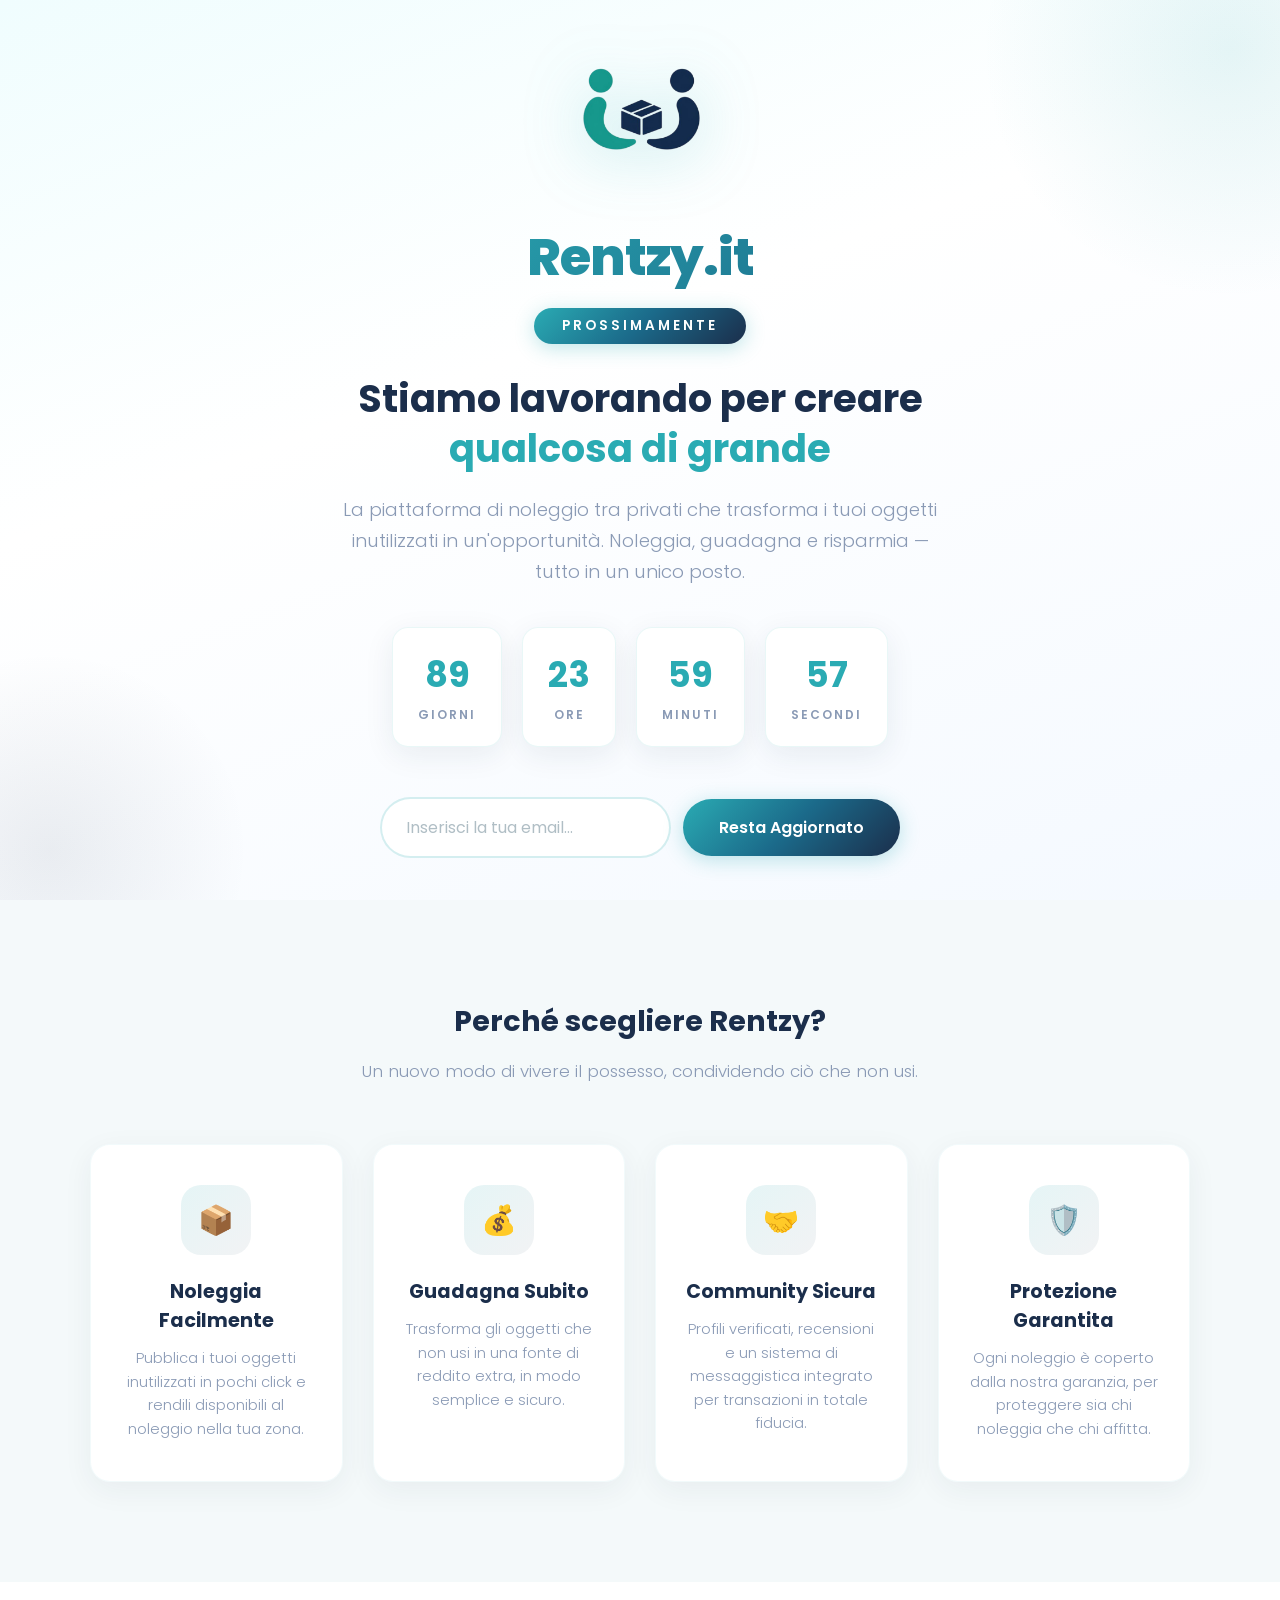
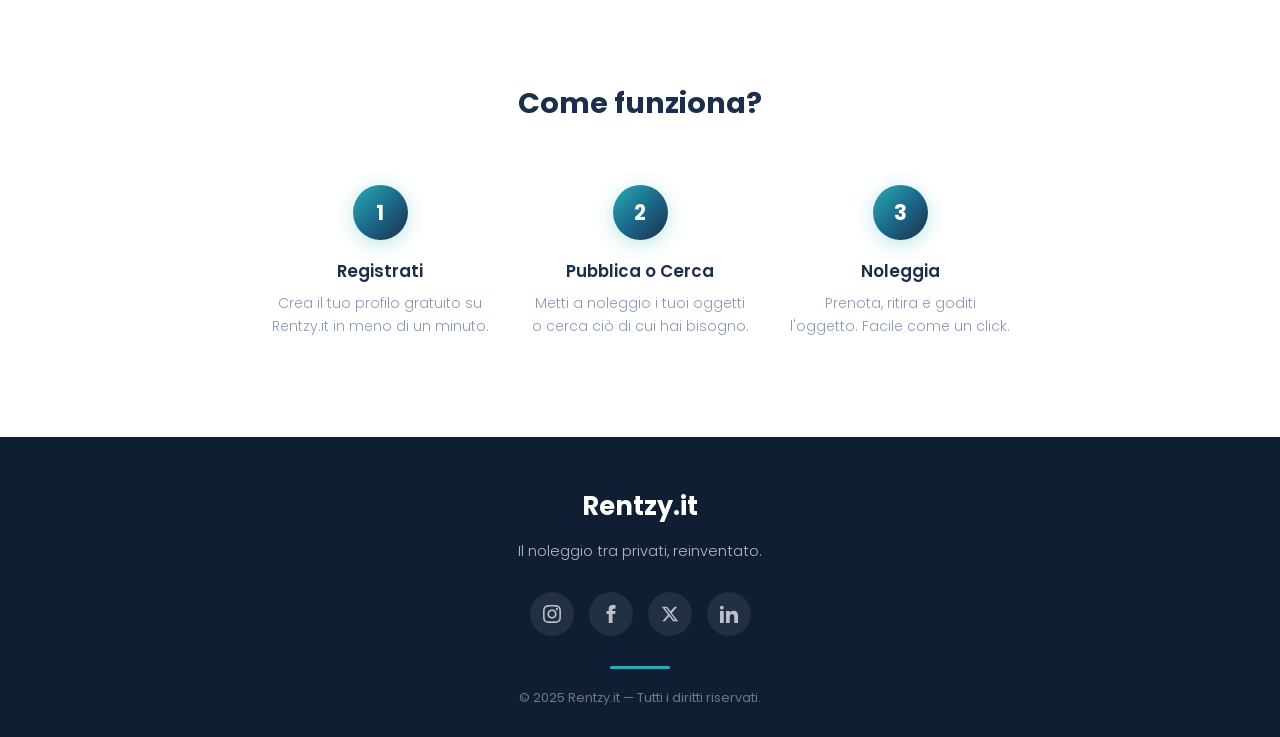
==== index.html @ 1e3d0153 "Rename rentzy_coming_soon.html to index.html" ====
<!DOCTYPE html>
<html lang="it">
<head>
    <meta charset="UTF-8">
    <meta name="viewport" content="width=device-width, initial-scale=1.0">
    <title>Rentzy.it — Presto Online</title>
    <link rel="preconnect" href="https://fonts.googleapis.com">
    <link href="https://fonts.googleapis.com/css2?family=Poppins:wght@300;400;600;700;800&display=swap" rel="stylesheet">
    <style>
        /* ===== RESET & BASE ===== */
        *, *::before, *::after {
            margin: 0;
            padding: 0;
            box-sizing: border-box;
        }

        :root {
            --teal: #2AABB3;
            --teal-light: #3ECFD8;
            --navy: #1B2E4B;
            --navy-dark: #0F1E33;
            --white: #FFFFFF;
            --light-bg: #F4F9FA;
            --gray: #8A9AB5;
            --gradient: linear-gradient(135deg, var(--teal) 0%, #1B6A8A 50%, var(--navy) 100%);
        }

        html {
            scroll-behavior: smooth;
        }

        body {
            font-family: 'Poppins', sans-serif;
            background: var(--white);
            color: var(--navy);
            overflow-x: hidden;
        }

        /* ===== ANIMATIONS ===== */
        @keyframes float {
            0%, 100% { transform: translateY(0); }
            50% { transform: translateY(-18px); }
        }

        @keyframes fadeInUp {
            from { opacity: 0; transform: translateY(40px); }
            to { opacity: 1; transform: translateY(0); }
        }

        @keyframes fadeIn {
            from { opacity: 0; }
            to { opacity: 1; }
        }

        @keyframes pulse {
            0%, 100% { transform: scale(1); opacity: 0.6; }
            50% { transform: scale(1.05); opacity: 1; }
        }

        @keyframes slideInLeft {
            from { opacity: 0; transform: translateX(-60px); }
            to { opacity: 1; transform: translateX(0); }
        }

        @keyframes slideInRight {
            from { opacity: 0; transform: translateX(60px); }
            to { opacity: 1; transform: translateX(0); }
        }

        @keyframes gradientShift {
            0% { background-position: 0% 50%; }
            50% { background-position: 100% 50%; }
            100% { background-position: 0% 50%; }
        }

        .fade-in-up {
            animation: fadeInUp 0.8s ease forwards;
        }

        .delay-1 { animation-delay: 0.2s; opacity: 0; }
        .delay-2 { animation-delay: 0.4s; opacity: 0; }
        .delay-3 { animation-delay: 0.6s; opacity: 0; }
        .delay-4 { animation-delay: 0.8s; opacity: 0; }
        .delay-5 { animation-delay: 1.0s; opacity: 0; }

        /* ===== HERO SECTION ===== */
        .hero {
            min-height: 100vh;
            display: flex;
            flex-direction: column;
            align-items: center;
            justify-content: center;
            text-align: center;
            padding: 40px 20px;
            position: relative;
            background: linear-gradient(160deg, #f0fdfe 0%, #ffffff 40%, #f4f9ff 100%);
            overflow: hidden;
        }

        .hero::before {
            content: '';
            position: absolute;
            top: -200px;
            right: -200px;
            width: 500px;
            height: 500px;
            background: radial-gradient(circle, rgba(42,171,179,0.12) 0%, transparent 70%);
            border-radius: 50%;
            animation: pulse 6s ease-in-out infinite;
        }

        .hero::after {
            content: '';
            position: absolute;
            bottom: -150px;
            left: -150px;
            width: 400px;
            height: 400px;
            background: radial-gradient(circle, rgba(27,46,75,0.08) 0%, transparent 70%);
            border-radius: 50%;
            animation: pulse 8s ease-in-out infinite 2s;
        }

        .hero-content {
            position: relative;
            z-index: 2;
            max-width: 800px;
        }

        .logo-container {
            margin-bottom: 30px;
            animation: float 4s ease-in-out infinite;
        }

        .logo-container img {
            width: 140px;
            height: auto;
            filter: drop-shadow(0 10px 30px rgba(42,171,179,0.3));
        }

        .brand-name {
            font-size: 3.2rem;
            font-weight: 800;
            background: var(--gradient);
            background-size: 200% 200%;
            -webkit-background-clip: text;
            -webkit-text-fill-color: transparent;
            background-clip: text;
            animation: gradientShift 4s ease infinite, fadeInUp 0.8s ease forwards;
            margin-bottom: 12px;
            letter-spacing: -1px;
        }

        .coming-soon-badge {
            display: inline-block;
            background: var(--gradient);
            color: var(--white);
            padding: 8px 28px;
            border-radius: 50px;
            font-size: 0.85rem;
            font-weight: 600;
            letter-spacing: 3px;
            text-transform: uppercase;
            margin-bottom: 30px;
            box-shadow: 0 4px 20px rgba(42,171,179,0.3);
        }

        .hero-headline {
            font-size: 2.4rem;
            font-weight: 700;
            color: var(--navy);
            line-height: 1.3;
            margin-bottom: 20px;
        }

        .hero-headline span {
            color: var(--teal);
        }

        .hero-subtitle {
            font-size: 1.15rem;
            color: var(--gray);
            line-height: 1.7;
            max-width: 600px;
            margin: 0 auto 40px;
            font-weight: 300;
        }

        /* ===== COUNTDOWN ===== */
        .countdown {
            display: flex;
            gap: 20px;
            justify-content: center;
            margin-bottom: 50px;
            flex-wrap: wrap;
        }

        .countdown-item {
            background: var(--white);
            border-radius: 16px;
            padding: 20px 25px;
            min-width: 90px;
            box-shadow: 0 8px 30px rgba(27,46,75,0.08);
            border: 1px solid rgba(42,171,179,0.1);
            transition: transform 0.3s ease;
        }

        .countdown-item:hover {
            transform: translateY(-5px);
        }

        .countdown-number {
            font-size: 2.2rem;
            font-weight: 700;
            color: var(--teal);
            display: block;
        }

        .countdown-label {
            font-size: 0.75rem;
            color: var(--gray);
            text-transform: uppercase;
            letter-spacing: 2px;
            font-weight: 600;
        }

        /* ===== EMAIL FORM ===== */
        .newsletter {
            display: flex;
            gap: 12px;
            justify-content: center;
            align-items: center;
            flex-wrap: wrap;
            max-width: 520px;
            margin: 0 auto;
        }

        .newsletter input[type="email"] {
            flex: 1;
            min-width: 250px;
            padding: 16px 24px;
            border: 2px solid rgba(42,171,179,0.2);
            border-radius: 50px;
            font-size: 1rem;
            font-family: 'Poppins', sans-serif;
            outline: none;
            transition: border-color 0.3s ease, box-shadow 0.3s ease;
            color: var(--navy);
        }

        .newsletter input[type="email"]::placeholder {
            color: #b0bec5;
        }

        .newsletter input[type="email"]:focus {
            border-color: var(--teal);
            box-shadow: 0 0 0 4px rgba(42,171,179,0.1);
        }

        .newsletter button {
            padding: 16px 36px;
            background: var(--gradient);
            color: var(--white);
            border: none;
            border-radius: 50px;
            font-size: 1rem;
            font-weight: 600;
            font-family: 'Poppins', sans-serif;
            cursor: pointer;
            transition: transform 0.3s ease, box-shadow 0.3s ease;
            white-space: nowrap;
            box-shadow: 0 4px 20px rgba(42,171,179,0.3);
        }

        .newsletter button:hover {
            transform: translateY(-2px);
            box-shadow: 0 8px 30px rgba(42,171,179,0.4);
        }

        /* ===== FEATURES SECTION ===== */
        .features {
            background: var(--light-bg);
            padding: 100px 20px;
        }

        .features-title {
            text-align: center;
            font-size: 1.8rem;
            font-weight: 700;
            color: var(--navy);
            margin-bottom: 15px;
        }

        .features-subtitle {
            text-align: center;
            color: var(--gray);
            font-size: 1.05rem;
            margin-bottom: 60px;
            font-weight: 300;
        }

        .features-grid {
            display: grid;
            grid-template-columns: repeat(auto-fit, minmax(240px, 1fr));
            gap: 30px;
            max-width: 1100px;
            margin: 0 auto;
        }

        .feature-card {
            background: var(--white);
            border-radius: 20px;
            padding: 40px 30px;
            text-align: center;
            box-shadow: 0 8px 30px rgba(27,46,75,0.06);
            transition: transform 0.3s ease, box-shadow 0.3s ease;
            border: 1px solid rgba(42,171,179,0.06);
        }

        .feature-card:hover {
            transform: translateY(-8px);
            box-shadow: 0 16px 50px rgba(27,46,75,0.12);
        }

        .feature-icon {
            width: 70px;
            height: 70px;
            background: linear-gradient(135deg, rgba(42,171,179,0.12), rgba(27,46,75,0.06));
            border-radius: 20px;
            display: flex;
            align-items: center;
            justify-content: center;
            margin: 0 auto 22px;
            font-size: 1.8rem;
        }

        .feature-card h3 {
            font-size: 1.2rem;
            font-weight: 700;
            color: var(--navy);
            margin-bottom: 12px;
        }

        .feature-card p {
            font-size: 0.92rem;
            color: var(--gray);
            line-height: 1.6;
            font-weight: 300;
        }

        /* ===== HOW IT WORKS ===== */
        .how-it-works {
            padding: 100px 20px;
            background: var(--white);
        }

        .how-title {
            text-align: center;
            font-size: 1.8rem;
            font-weight: 700;
            color: var(--navy);
            margin-bottom: 60px;
        }

        .steps {
            display: flex;
            justify-content: center;
            gap: 40px;
            flex-wrap: wrap;
            max-width: 900px;
            margin: 0 auto;
        }

        .step {
            text-align: center;
            max-width: 220px;
            position: relative;
        }

        .step-number {
            width: 55px;
            height: 55px;
            background: var(--gradient);
            border-radius: 50%;
            display: flex;
            align-items: center;
            justify-content: center;
            color: var(--white);
            font-size: 1.3rem;
            font-weight: 700;
            margin: 0 auto 18px;
            box-shadow: 0 4px 20px rgba(42,171,179,0.3);
        }

        .step h4 {
            font-size: 1.05rem;
            font-weight: 600;
            color: var(--navy);
            margin-bottom: 8px;
        }

        .step p {
            font-size: 0.88rem;
            color: var(--gray);
            line-height: 1.6;
            font-weight: 300;
        }

        /* ===== FOOTER ===== */
        footer {
            background: var(--navy-dark);
            color: rgba(255,255,255,0.7);
            padding: 50px 20px 30px;
            text-align: center;
        }

        .footer-brand {
            font-size: 1.6rem;
            font-weight: 700;
            color: var(--white);
            margin-bottom: 15px;
        }

        .footer-tagline {
            font-size: 0.9rem;
            margin-bottom: 30px;
            font-weight: 300;
        }

        .social-links {
            display: flex;
            gap: 15px;
            justify-content: center;
            margin-bottom: 30px;
        }

        .social-links a {
            width: 44px;
            height: 44px;
            background: rgba(255,255,255,0.08);
            border-radius: 50%;
            display: flex;
            align-items: center;
            justify-content: center;
            color: rgba(255,255,255,0.7);
            text-decoration: none;
            font-size: 1.1rem;
            transition: background 0.3s ease, color 0.3s ease, transform 0.3s ease;
        }

        .social-links a:hover {
            background: var(--teal);
            color: var(--white);
            transform: translateY(-3px);
        }

        .footer-divider {
            width: 60px;
            height: 3px;
            background: var(--teal);
            border-radius: 2px;
            margin: 0 auto 20px;
        }

        .copyright {
            font-size: 0.8rem;
            color: rgba(255,255,255,0.4);
        }

        /* ===== RESPONSIVE ===== */
        @media (max-width: 768px) {
            .brand-name {
                font-size: 2.4rem;
            }

            .hero-headline {
                font-size: 1.7rem;
            }

            .hero-subtitle {
                font-size: 1rem;
            }

            .logo-container img {
                width: 110px;
            }

            .countdown-item {
                min-width: 70px;
                padding: 15px 18px;
            }

            .countdown-number {
                font-size: 1.7rem;
            }

            .features-title, .how-title {
                font-size: 1.5rem;
            }
        }

        @media (max-width: 480px) {
            .brand-name {
                font-size: 2rem;
            }

            .hero-headline {
                font-size: 1.4rem;
            }

            .newsletter input[type="email"] {
                min-width: 100%;
            }

            .newsletter button {
                width: 100%;
            }

            .countdown {
                gap: 12px;
            }
        }
    </style>
</head>
<body>

    <!-- ===== HERO ===== -->
    <section class="hero">
        <div class="hero-content">
            <div class="logo-container fade-in-up">
                <img src="[data-uri]" alt="Rentzy.it Logo">
            </div>

            <h1 class="brand-name">Rentzy.it</h1>

            <div class="coming-soon-badge fade-in-up delay-1">Prossimamente</div>

            <h2 class="hero-headline fade-in-up delay-2">
                Stiamo lavorando per creare<br><span>qualcosa di grande</span>
            </h2>

            <p class="hero-subtitle fade-in-up delay-3">
                La piattaforma di noleggio tra privati che trasforma i tuoi oggetti inutilizzati in un'opportunità.
                Noleggia, guadagna e risparmia — tutto in un unico posto.
            </p>

            <!-- Countdown -->
            <div class="countdown fade-in-up delay-4" id="countdown">
                <div class="countdown-item">
                    <span class="countdown-number" id="days">00</span>
                    <span class="countdown-label">Giorni</span>
                </div>
                <div class="countdown-item">
                    <span class="countdown-number" id="hours">00</span>
                    <span class="countdown-label">Ore</span>
                </div>
                <div class="countdown-item">
                    <span class="countdown-number" id="minutes">00</span>
                    <span class="countdown-label">Minuti</span>
                </div>
                <div class="countdown-item">
                    <span class="countdown-number" id="seconds">00</span>
                    <span class="countdown-label">Secondi</span>
                </div>
            </div>

            <!-- Newsletter -->            
            <form class="newsletter fade-in-up delay-5" 
                action="https://formspree.io/f/mdavkvzo" 
                method="POST">
                <input type="email" name="email" placeholder="Inserisci la tua email..." required>
                <button type="submit">Resta Aggiornato</button>
            </form>

        </div>
    </section>

    <!-- ===== FEATURES ===== -->
    <section class="features">
        <h2 class="features-title">Perché scegliere Rentzy?</h2>
        <p class="features-subtitle">Un nuovo modo di vivere il possesso, condividendo ciò che non usi.</p>

        <div class="features-grid">
            <div class="feature-card">
                <div class="feature-icon">📦</div>
                <h3>Noleggia Facilmente</h3>
                <p>Pubblica i tuoi oggetti inutilizzati in pochi click e rendili disponibili al noleggio nella tua zona.</p>
            </div>
            <div class="feature-card">
                <div class="feature-icon">💰</div>
                <h3>Guadagna Subito</h3>
                <p>Trasforma gli oggetti che non usi in una fonte di reddito extra, in modo semplice e sicuro.</p>
            </div>
            <div class="feature-card">
                <div class="feature-icon">🤝</div>
                <h3>Community Sicura</h3>
                <p>Profili verificati, recensioni e un sistema di messaggistica integrato per transazioni in totale fiducia.</p>
            </div>
            <div class="feature-card">
                <div class="feature-icon">🛡️</div>
                <h3>Protezione Garantita</h3>
                <p>Ogni noleggio è coperto dalla nostra garanzia, per proteggere sia chi noleggia che chi affitta.</p>
            </div>
        </div>
    </section>

    <!-- ===== HOW IT WORKS ===== -->
    <section class="how-it-works">
        <h2 class="how-title">Come funziona?</h2>
        <div class="steps">
            <div class="step">
                <div class="step-number">1</div>
                <h4>Registrati</h4>
                <p>Crea il tuo profilo gratuito su Rentzy.it in meno di un minuto.</p>
            </div>
            <div class="step">
                <div class="step-number">2</div>
                <h4>Pubblica o Cerca</h4>
                <p>Metti a noleggio i tuoi oggetti o cerca ciò di cui hai bisogno.</p>
            </div>
            <div class="step">
                <div class="step-number">3</div>
                <h4>Noleggia</h4>
                <p>Prenota, ritira e goditi l'oggetto. Facile come un click.</p>
            </div>
        </div>
    </section>

    <!-- ===== FOOTER ===== -->
    <footer>
        <div class="footer-brand">Rentzy.it</div>
        <p class="footer-tagline">Il noleggio tra privati, reinventato.</p>

        <div class="social-links">
            <a href="#" title="Instagram">
                <svg width="18" height="18" viewBox="0 0 24 24" fill="currentColor"><path d="M12 2.163c3.204 0 3.584.012 4.85.07 3.252.148 4.771 1.691 4.919 4.919.058 1.265.069 1.645.069 4.849 0 3.205-.012 3.584-.069 4.849-.149 3.225-1.664 4.771-4.919 4.919-1.266.058-1.644.07-4.85.07-3.204 0-3.584-.012-4.849-.07-3.26-.149-4.771-1.699-4.919-4.92-.058-1.265-.07-1.644-.07-4.849 0-3.204.013-3.583.07-4.849.149-3.227 1.664-4.771 4.919-4.919 1.266-.057 1.645-.069 4.849-.069zm0-2.163c-3.259 0-3.667.014-4.947.072-4.358.2-6.78 2.618-6.98 6.98-.059 1.281-.073 1.689-.073 4.948 0 3.259.014 3.668.072 4.948.2 4.358 2.618 6.78 6.98 6.98 1.281.058 1.689.072 4.948.072 3.259 0 3.668-.014 4.948-.072 4.354-.2 6.782-2.618 6.979-6.98.059-1.28.073-1.689.073-4.948 0-3.259-.014-3.667-.072-4.947-.196-4.354-2.617-6.78-6.979-6.98-1.281-.059-1.69-.073-4.949-.073zm0 5.838c-3.403 0-6.162 2.759-6.162 6.162s2.759 6.163 6.162 6.163 6.162-2.759 6.162-6.163c0-3.403-2.759-6.162-6.162-6.162zm0 10.162c-2.209 0-4-1.79-4-4 0-2.209 1.791-4 4-4s4 1.791 4 4c0 2.21-1.791 4-4 4zm6.406-11.845c-.796 0-1.441.645-1.441 1.44s.645 1.44 1.441 1.44c.795 0 1.439-.645 1.439-1.44s-.644-1.44-1.439-1.44z"/></svg>
            </a>
            <a href="#" title="Facebook">
                <svg width="18" height="18" viewBox="0 0 24 24" fill="currentColor"><path d="M9 8h-3v4h3v12h5v-12h3.642l.358-4h-4v-1.667c0-.955.192-1.333 1.115-1.333h2.885v-5h-3.808c-3.596 0-5.192 1.583-5.192 4.615v3.385z"/></svg>
            </a>
            <a href="#" title="Twitter / X">
                <svg width="18" height="18" viewBox="0 0 24 24" fill="currentColor"><path d="M18.244 2.25h3.308l-7.227 8.26 8.502 11.24H16.17l-5.214-6.817L4.99 21.75H1.68l7.73-8.835L1.254 2.25H8.08l4.713 6.231zm-1.161 17.52h1.833L7.084 4.126H5.117z"/></svg>
            </a>
            <a href="#" title="LinkedIn">
                <svg width="18" height="18" viewBox="0 0 24 24" fill="currentColor"><path d="M4.98 3.5c0 1.381-1.11 2.5-2.48 2.5s-2.48-1.119-2.48-2.5c0-1.38 1.11-2.5 2.48-2.5s2.48 1.12 2.48 2.5zm.02 4.5h-5v16h5v-16zm7.982 0h-4.968v16h4.969v-8.399c0-4.67 6.029-5.052 6.029 0v8.399h4.988v-10.131c0-7.88-8.922-7.593-11.018-3.714v-2.155z"/></svg>
            </a>
        </div>

        <div class="footer-divider"></div>
        <p class="copyright">&copy; 2025 Rentzy.it — Tutti i diritti riservati.</p>
    </footer>

    <!-- ===== COUNTDOWN SCRIPT ===== -->
    <script>
        // Set launch date to 90 days from now
        const launchDate = new Date();
        launchDate.setDate(launchDate.getDate() + 90);

        function updateCountdown() {
            const now = new Date().getTime();
            const distance = launchDate.getTime() - now;

            const days = Math.floor(distance / (1000 * 60 * 60 * 24));
            const hours = Math.floor((distance % (1000 * 60 * 60 * 24)) / (1000 * 60 * 60));
            const minutes = Math.floor((distance % (1000 * 60 * 60)) / (1000 * 60));
            const seconds = Math.floor((distance % (1000 * 60)) / 1000);

            document.getElementById('days').textContent = String(days).padStart(2, '0');
            document.getElementById('hours').textContent = String(hours).padStart(2, '0');
            document.getElementById('minutes').textContent = String(minutes).padStart(2, '0');
            document.getElementById('seconds').textContent = String(seconds).padStart(2, '0');
        }

        updateCountdown();
        setInterval(updateCountdown, 1000);

        // ===== Intersection Observer for scroll animations =====
        const observerOptions = {
            threshold: 0.15,
            rootMargin: '0px 0px -50px 0px'
        };

        const observer = new IntersectionObserver((entries) => {
            entries.forEach(entry => {
                if (entry.isIntersecting) {
                    entry.target.style.animation = 'fadeInUp 0.7s ease forwards';
                    observer.unobserve(entry.target);
                }
            });
        }, observerOptions);

        document.querySelectorAll('.feature-card, .step').forEach(el => {
            el.style.opacity = '0';
            observer.observe(el);
        });
    </script>
</body>
</html>
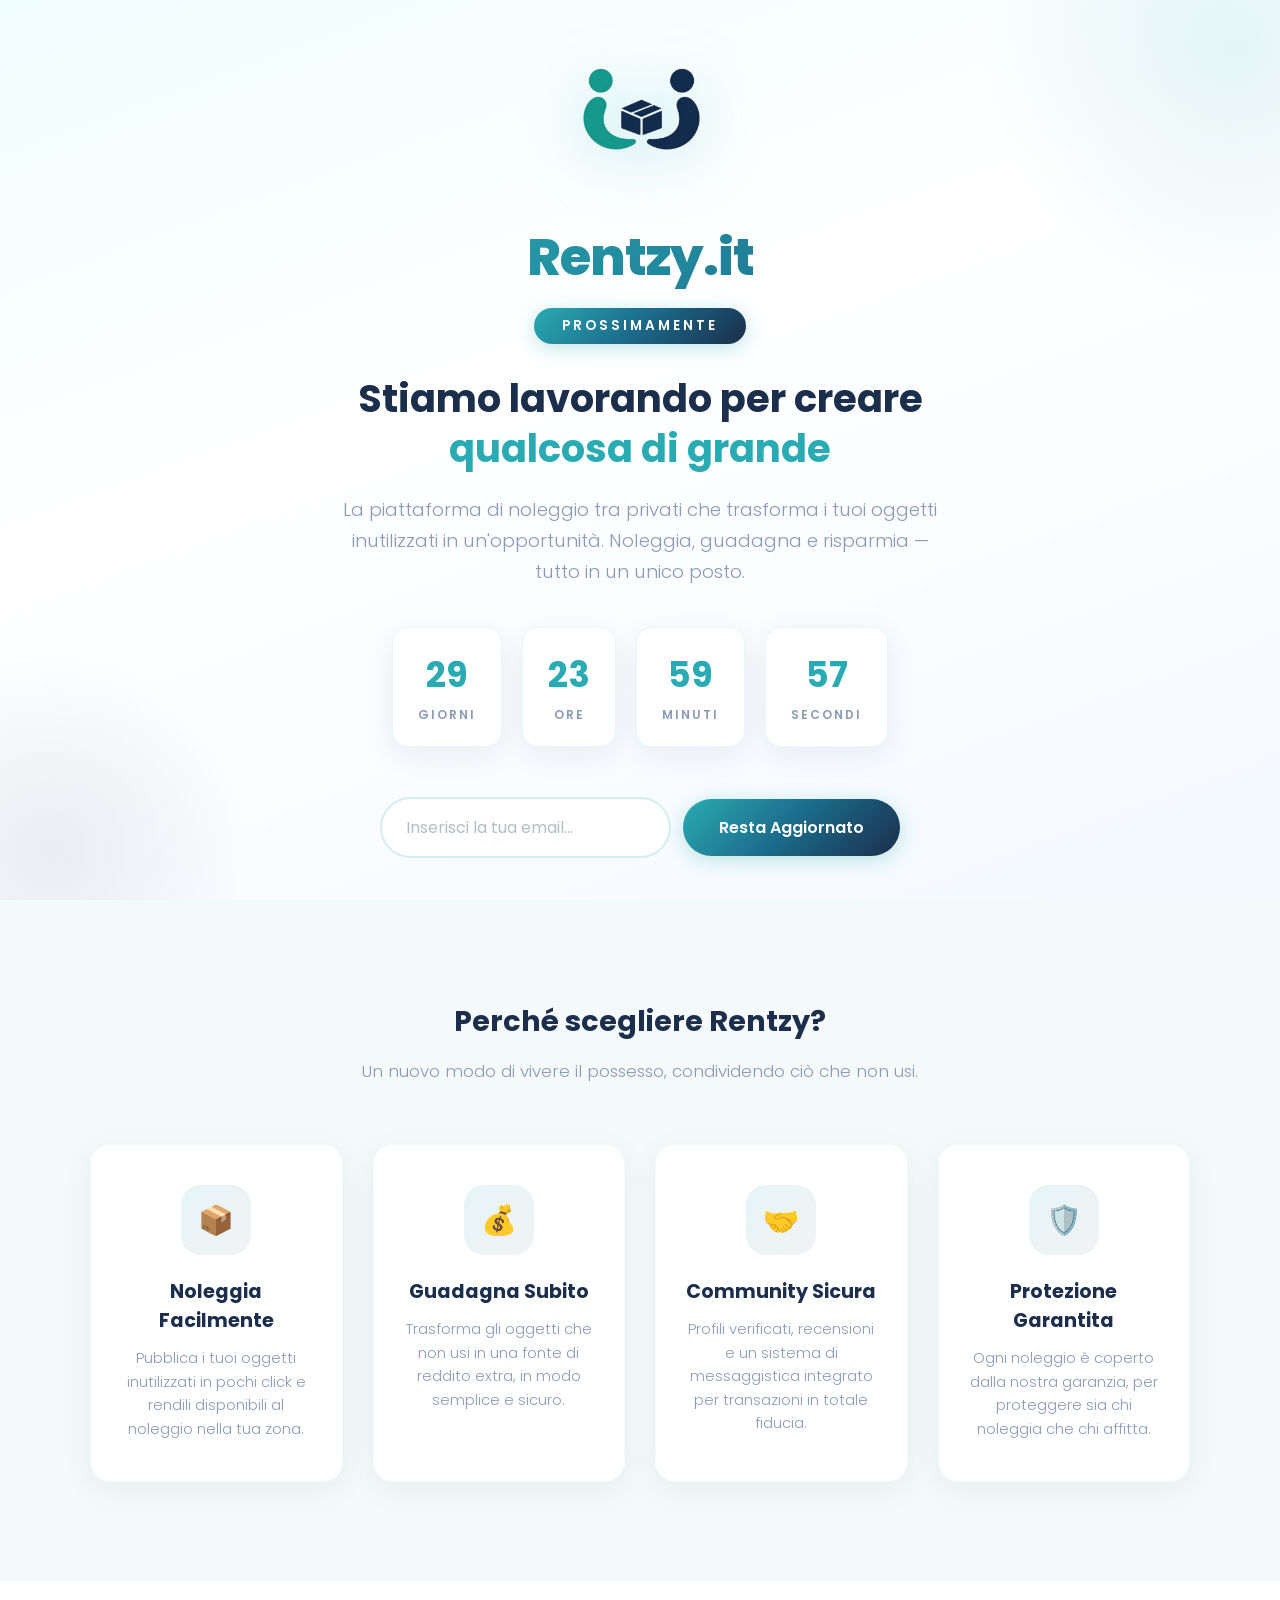
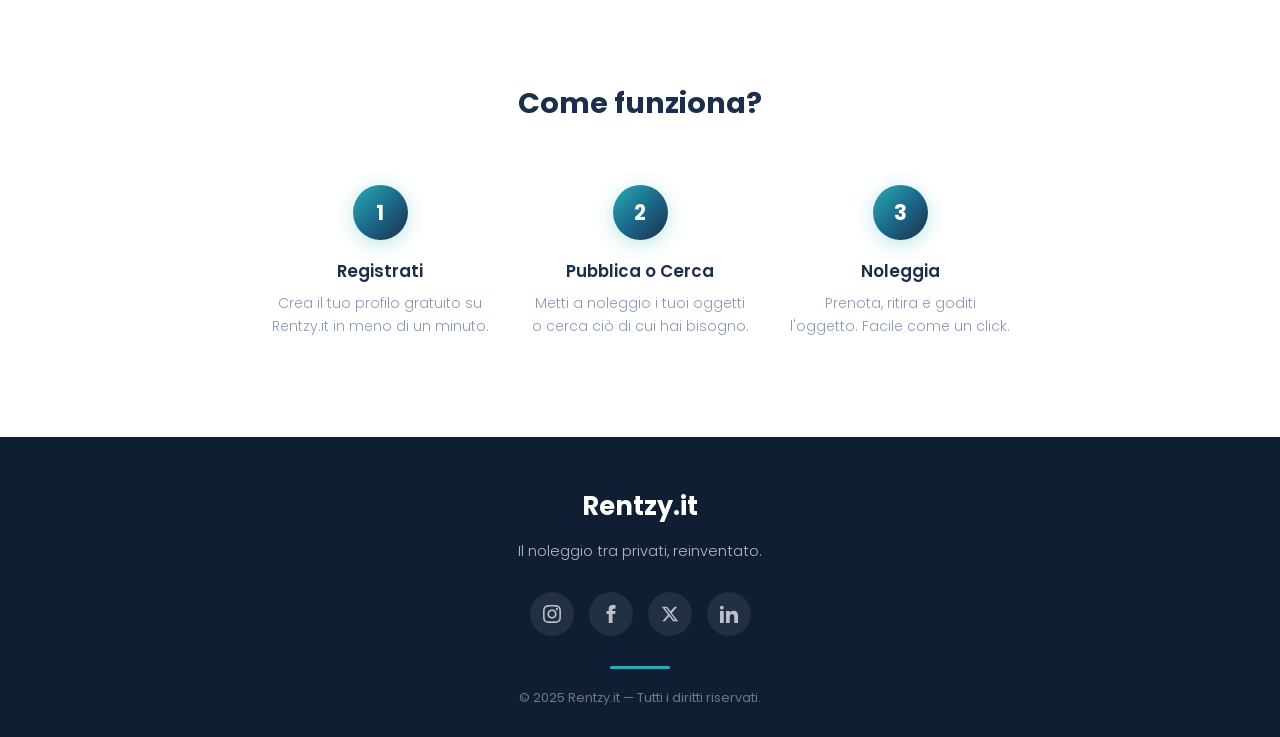
==== commit c54dcc9b: "Update index.html" ====
--- a/index.html
+++ b/index.html
@@ -652,9 +652,9 @@
 
     <!-- ===== COUNTDOWN SCRIPT ===== -->
     <script>
-        // Set launch date to 90 days from now
+        // Set launch date to 30 days from now
         const launchDate = new Date();
-        launchDate.setDate(launchDate.getDate() + 90);
+        launchDate.setDate(launchDate.getDate() + 30);
 
         function updateCountdown() {
             const now = new Date().getTime();
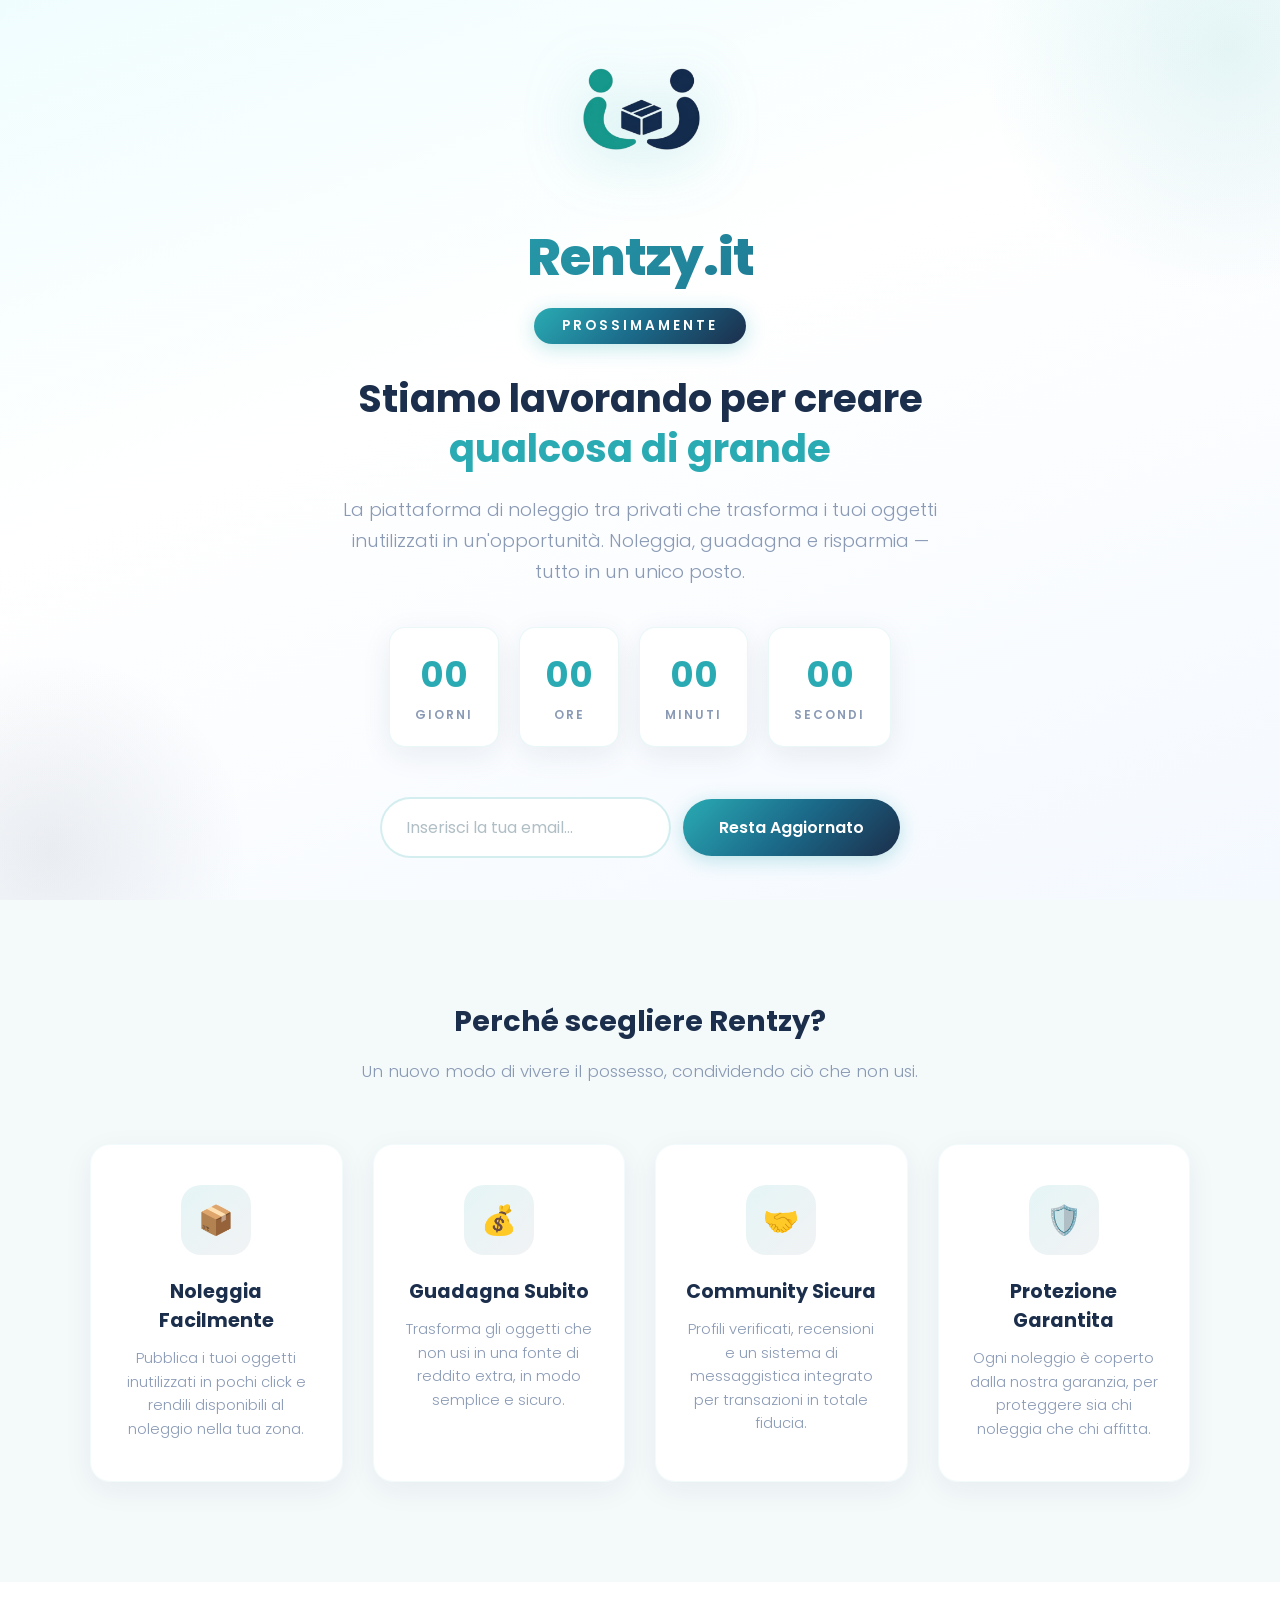
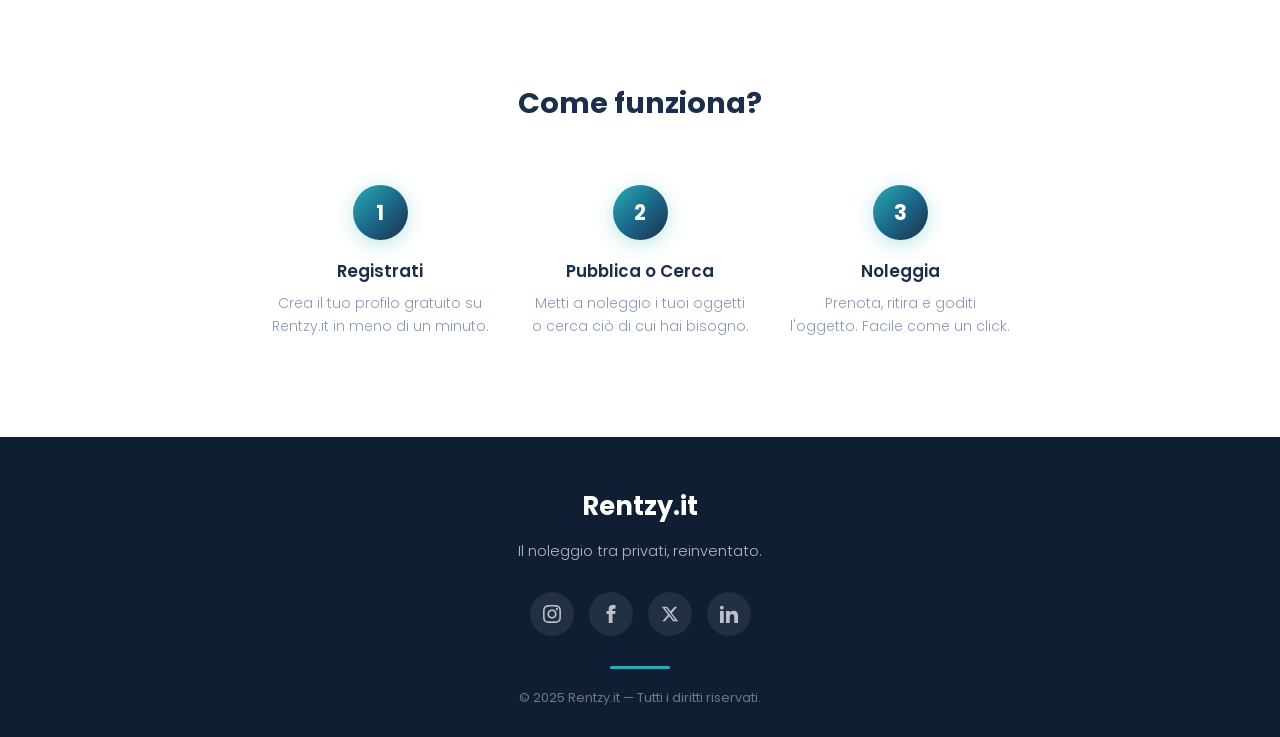
==== commit cbae07be: "Update index.html" ====
--- a/index.html
+++ b/index.html
@@ -651,48 +651,55 @@
     </footer>
 
     <!-- ===== COUNTDOWN SCRIPT ===== -->
-    <script>
-        // Set launch date to 30 days from now
-        const launchDate = new Date();
-        launchDate.setDate(launchDate.getDate() + 30);
-
-        function updateCountdown() {
-            const now = new Date().getTime();
-            const distance = launchDate.getTime() - now;
-
-            const days = Math.floor(distance / (1000 * 60 * 60 * 24));
-            const hours = Math.floor((distance % (1000 * 60 * 60 * 24)) / (1000 * 60 * 60));
-            const minutes = Math.floor((distance % (1000 * 60 * 60)) / (1000 * 60));
-            const seconds = Math.floor((distance % (1000 * 60)) / 1000);
-
-            document.getElementById('days').textContent = String(days).padStart(2, '0');
-            document.getElementById('hours').textContent = String(hours).padStart(2, '0');
-            document.getElementById('minutes').textContent = String(minutes).padStart(2, '0');
-            document.getElementById('seconds').textContent = String(seconds).padStart(2, '0');
-        }
-
-        updateCountdown();
-        setInterval(updateCountdown, 1000);
-
-        // ===== Intersection Observer for scroll animations =====
-        const observerOptions = {
-            threshold: 0.15,
-            rootMargin: '0px 0px -50px 0px'
-        };
-
-        const observer = new IntersectionObserver((entries) => {
-            entries.forEach(entry => {
-                if (entry.isIntersecting) {
-                    entry.target.style.animation = 'fadeInUp 0.7s ease forwards';
-                    observer.unobserve(entry.target);
-                }
-            });
-        }, observerOptions);
-
-        document.querySelectorAll('.feature-card, .step').forEach(el => {
-            el.style.opacity = '0';
-            observer.observe(el);
+    <!-- ===== COUNTDOWN SCRIPT ===== -->
+<script>
+    // Data di lancio fissa: 1 agosto 2026 alle 00:00 (ora italiana CEST)
+    const launchDate = new Date('2026-08-01T00:00:00+02:00');
+
+    function updateCountdown() {
+        const now = new Date().getTime();
+        const distance = launchDate.getTime() - now;
+
+        // Quando il countdown arriva a zero, ferma tutto su 00
+        if (distance < 0) {
+            document.getElementById('days').textContent = '00';
+            document.getElementById('hours').textContent = '00';
+            document.getElementById('minutes').textContent = '00';
+            document.getElementById('seconds').textContent = '00';
+            return;
+        }
+
+        const days = Math.floor(distance / (1000 * 60 * 60 * 24));
+        const hours = Math.floor((distance % (1000 * 60 * 60 * 24)) / (1000 * 60 * 60));
+        const minutes = Math.floor((distance % (1000 * 60 * 60)) / (1000 * 60));
+        const seconds = Math.floor((distance % (1000 * 60)) / 1000);
+
+        document.getElementById('days').textContent = String(days).padStart(2, '0');
+        document.getElementById('hours').textContent = String(hours).padStart(2, '0');
+        document.getElementById('minutes').textContent = String(minutes).padStart(2, '0');
+        document.getElementById('seconds').textContent = String(seconds).padStart(2, '0');
+    }
+
+    updateCountdown();
+    setInterval(updateCountdown, 1000);
+
+    // ===== Intersection Observer for scroll animations =====
+    const observerOptions = {
+        threshold: 0.15,
+        rootMargin: '0px 0px -50px 0px'
+    };
+    const observer = new IntersectionObserver((entries) => {
+        entries.forEach(entry => {
+            if (entry.isIntersecting) {
+                entry.target.style.animation = 'fadeInUp 0.7s ease forwards';
+                observer.unobserve(entry.target);
+            }
         });
-    </script>
+    }, observerOptions);
+    document.querySelectorAll('.feature-card, .step').forEach(el => {
+        el.style.opacity = '0';
+        observer.observe(el);
+    });
+</script>
 </body>
 </html>
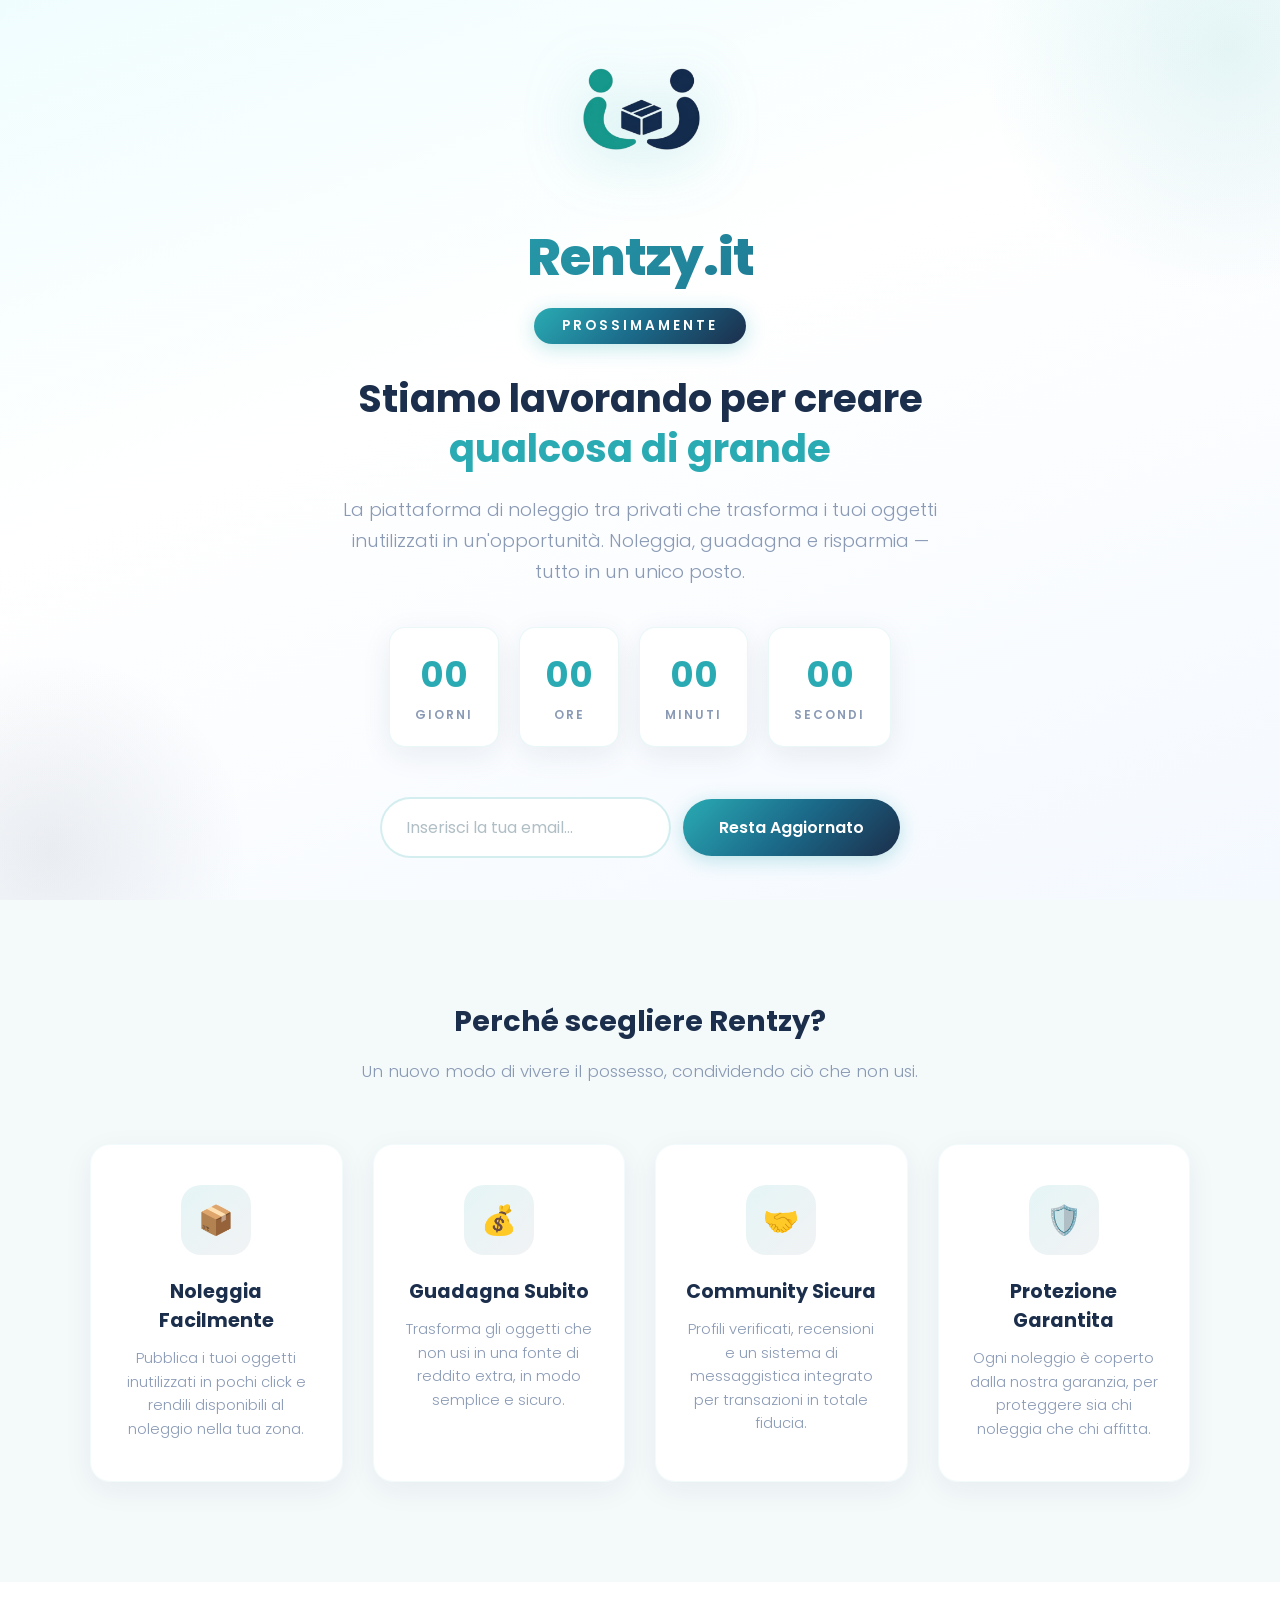
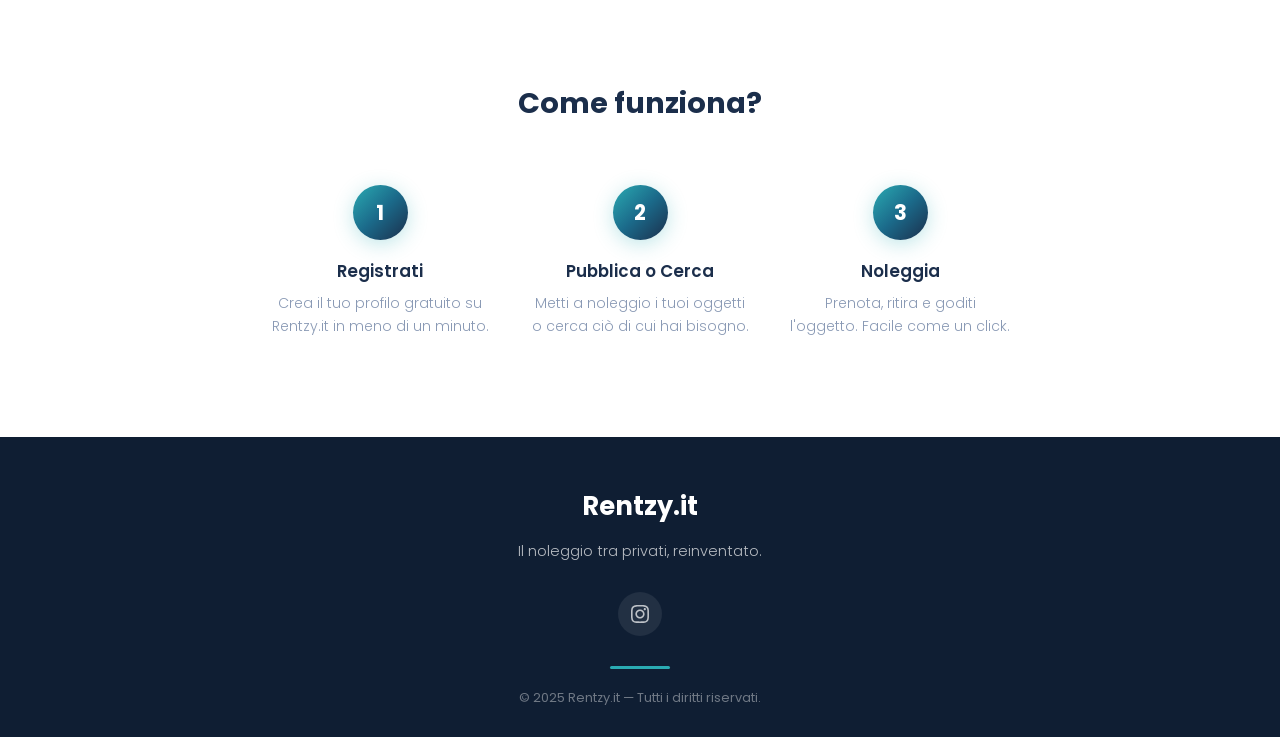
==== commit 2cba97dc: "Update index.html" ====
--- a/index.html
+++ b/index.html
@@ -635,15 +635,6 @@
             <a href="#" title="Instagram">
                 <svg width="18" height="18" viewBox="0 0 24 24" fill="currentColor"><path d="M12 2.163c3.204 0 3.584.012 4.85.07 3.252.148 4.771 1.691 4.919 4.919.058 1.265.069 1.645.069 4.849 0 3.205-.012 3.584-.069 4.849-.149 3.225-1.664 4.771-4.919 4.919-1.266.058-1.644.07-4.85.07-3.204 0-3.584-.012-4.849-.07-3.26-.149-4.771-1.699-4.919-4.92-.058-1.265-.07-1.644-.07-4.849 0-3.204.013-3.583.07-4.849.149-3.227 1.664-4.771 4.919-4.919 1.266-.057 1.645-.069 4.849-.069zm0-2.163c-3.259 0-3.667.014-4.947.072-4.358.2-6.78 2.618-6.98 6.98-.059 1.281-.073 1.689-.073 4.948 0 3.259.014 3.668.072 4.948.2 4.358 2.618 6.78 6.98 6.98 1.281.058 1.689.072 4.948.072 3.259 0 3.668-.014 4.948-.072 4.354-.2 6.782-2.618 6.979-6.98.059-1.28.073-1.689.073-4.948 0-3.259-.014-3.667-.072-4.947-.196-4.354-2.617-6.78-6.979-6.98-1.281-.059-1.69-.073-4.949-.073zm0 5.838c-3.403 0-6.162 2.759-6.162 6.162s2.759 6.163 6.162 6.163 6.162-2.759 6.162-6.163c0-3.403-2.759-6.162-6.162-6.162zm0 10.162c-2.209 0-4-1.79-4-4 0-2.209 1.791-4 4-4s4 1.791 4 4c0 2.21-1.791 4-4 4zm6.406-11.845c-.796 0-1.441.645-1.441 1.44s.645 1.44 1.441 1.44c.795 0 1.439-.645 1.439-1.44s-.644-1.44-1.439-1.44z"/></svg>
             </a>
-            <a href="#" title="Facebook">
-                <svg width="18" height="18" viewBox="0 0 24 24" fill="currentColor"><path d="M9 8h-3v4h3v12h5v-12h3.642l.358-4h-4v-1.667c0-.955.192-1.333 1.115-1.333h2.885v-5h-3.808c-3.596 0-5.192 1.583-5.192 4.615v3.385z"/></svg>
-            </a>
-            <a href="#" title="Twitter / X">
-                <svg width="18" height="18" viewBox="0 0 24 24" fill="currentColor"><path d="M18.244 2.25h3.308l-7.227 8.26 8.502 11.24H16.17l-5.214-6.817L4.99 21.75H1.68l7.73-8.835L1.254 2.25H8.08l4.713 6.231zm-1.161 17.52h1.833L7.084 4.126H5.117z"/></svg>
-            </a>
-            <a href="#" title="LinkedIn">
-                <svg width="18" height="18" viewBox="0 0 24 24" fill="currentColor"><path d="M4.98 3.5c0 1.381-1.11 2.5-2.48 2.5s-2.48-1.119-2.48-2.5c0-1.38 1.11-2.5 2.48-2.5s2.48 1.12 2.48 2.5zm.02 4.5h-5v16h5v-16zm7.982 0h-4.968v16h4.969v-8.399c0-4.67 6.029-5.052 6.029 0v8.399h4.988v-10.131c0-7.88-8.922-7.593-11.018-3.714v-2.155z"/></svg>
-            </a>
         </div>
 
         <div class="footer-divider"></div>
